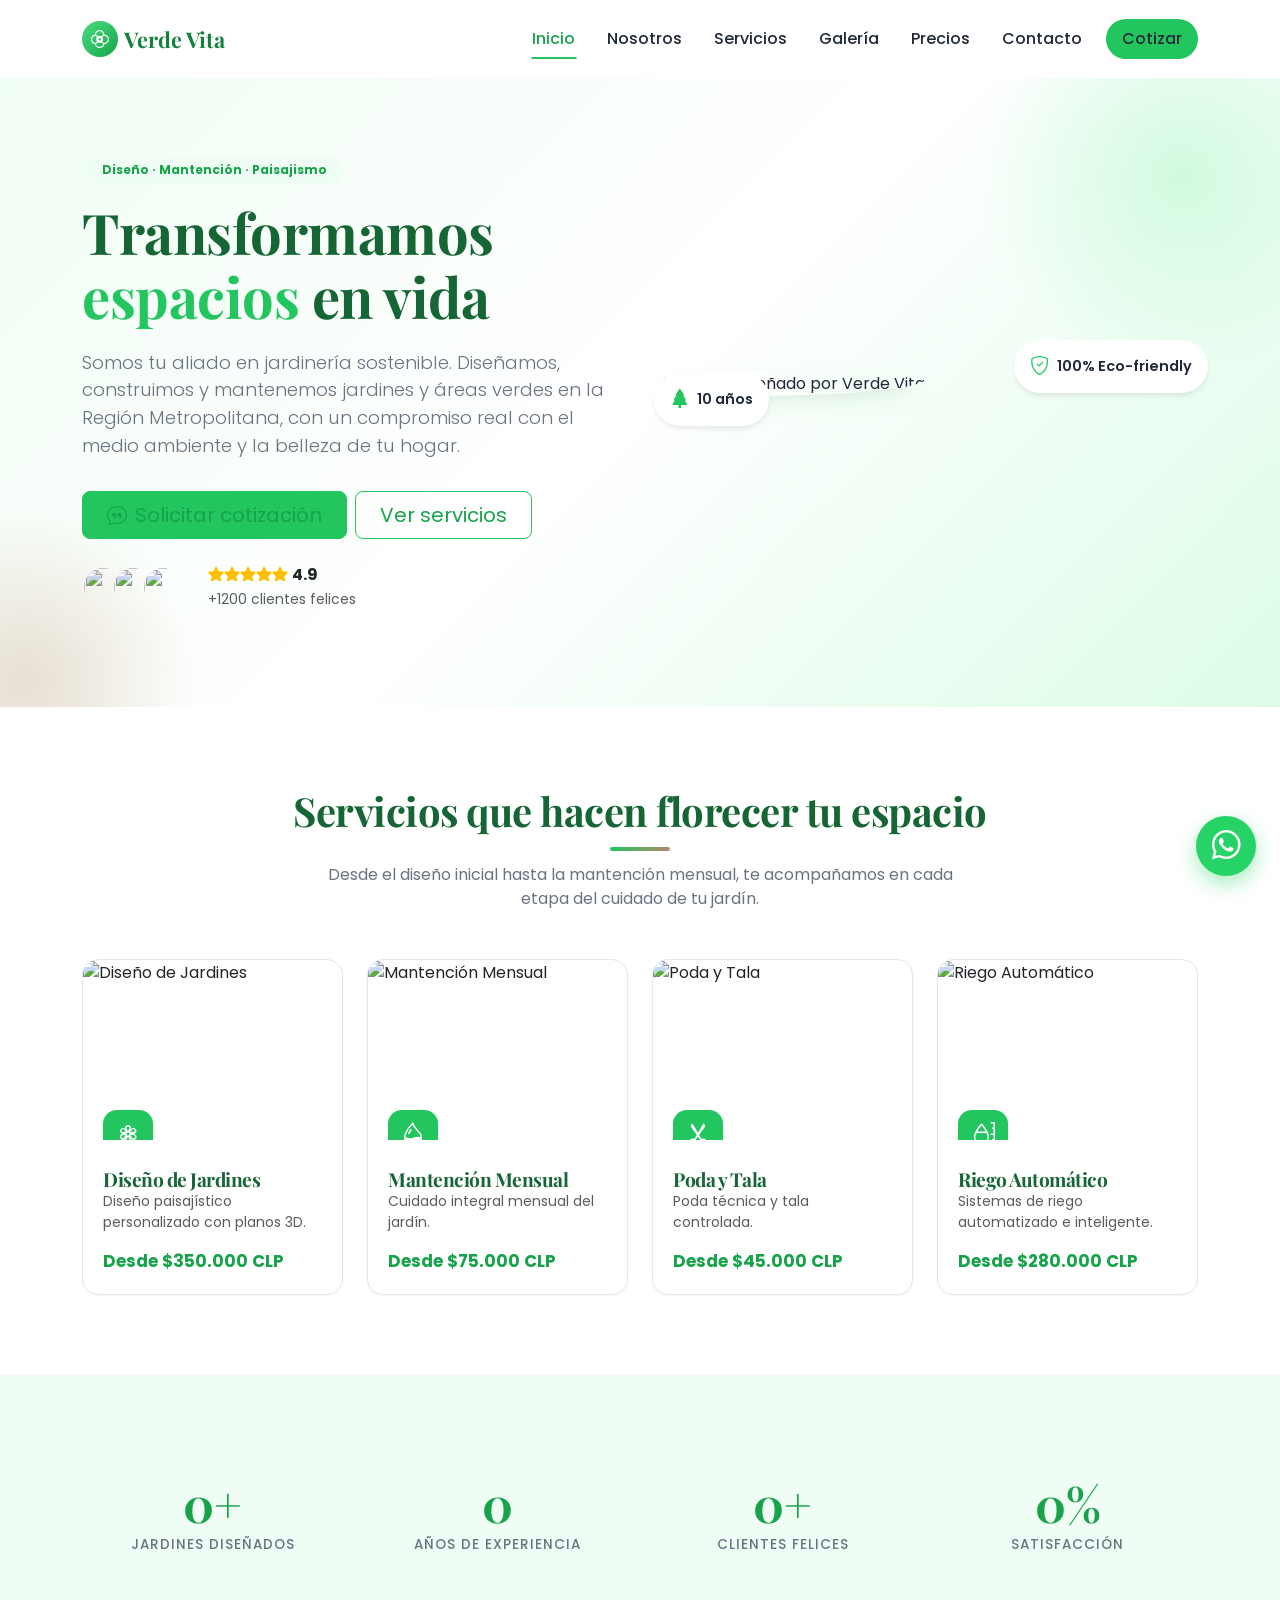
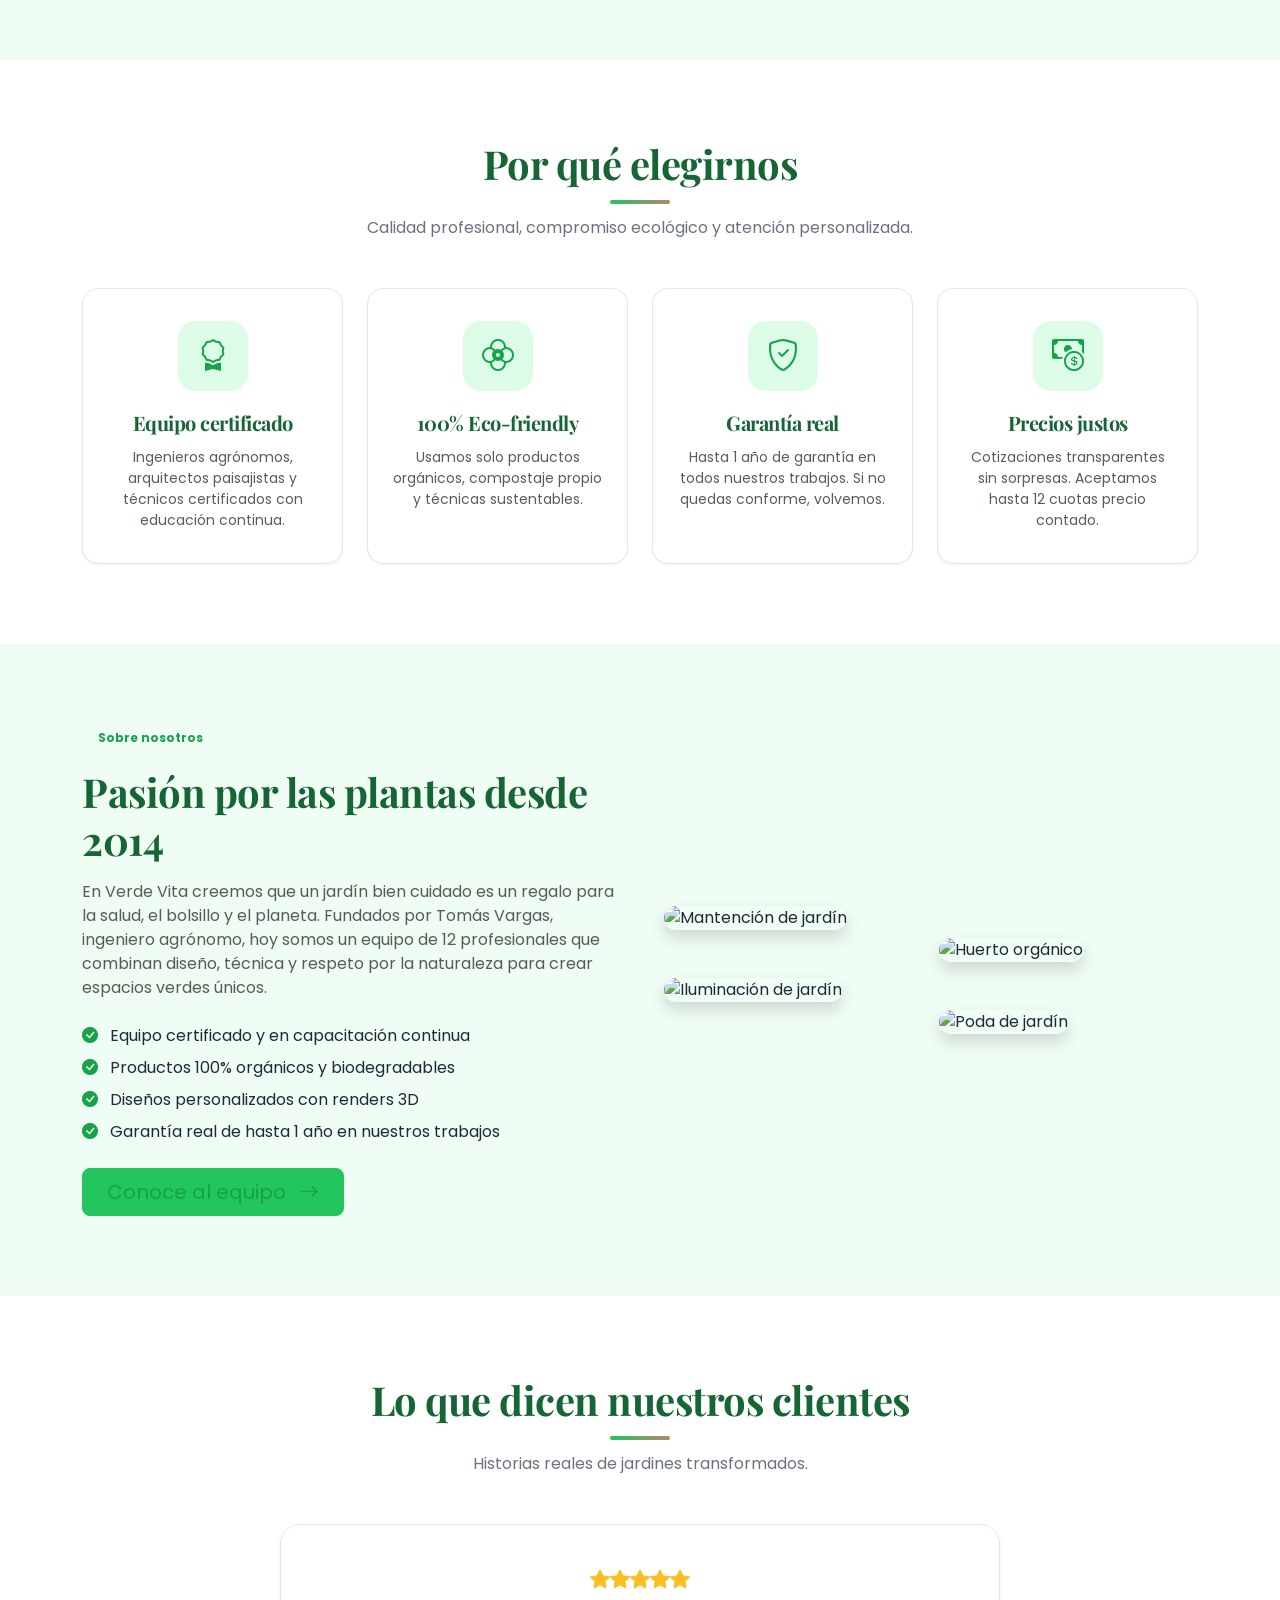
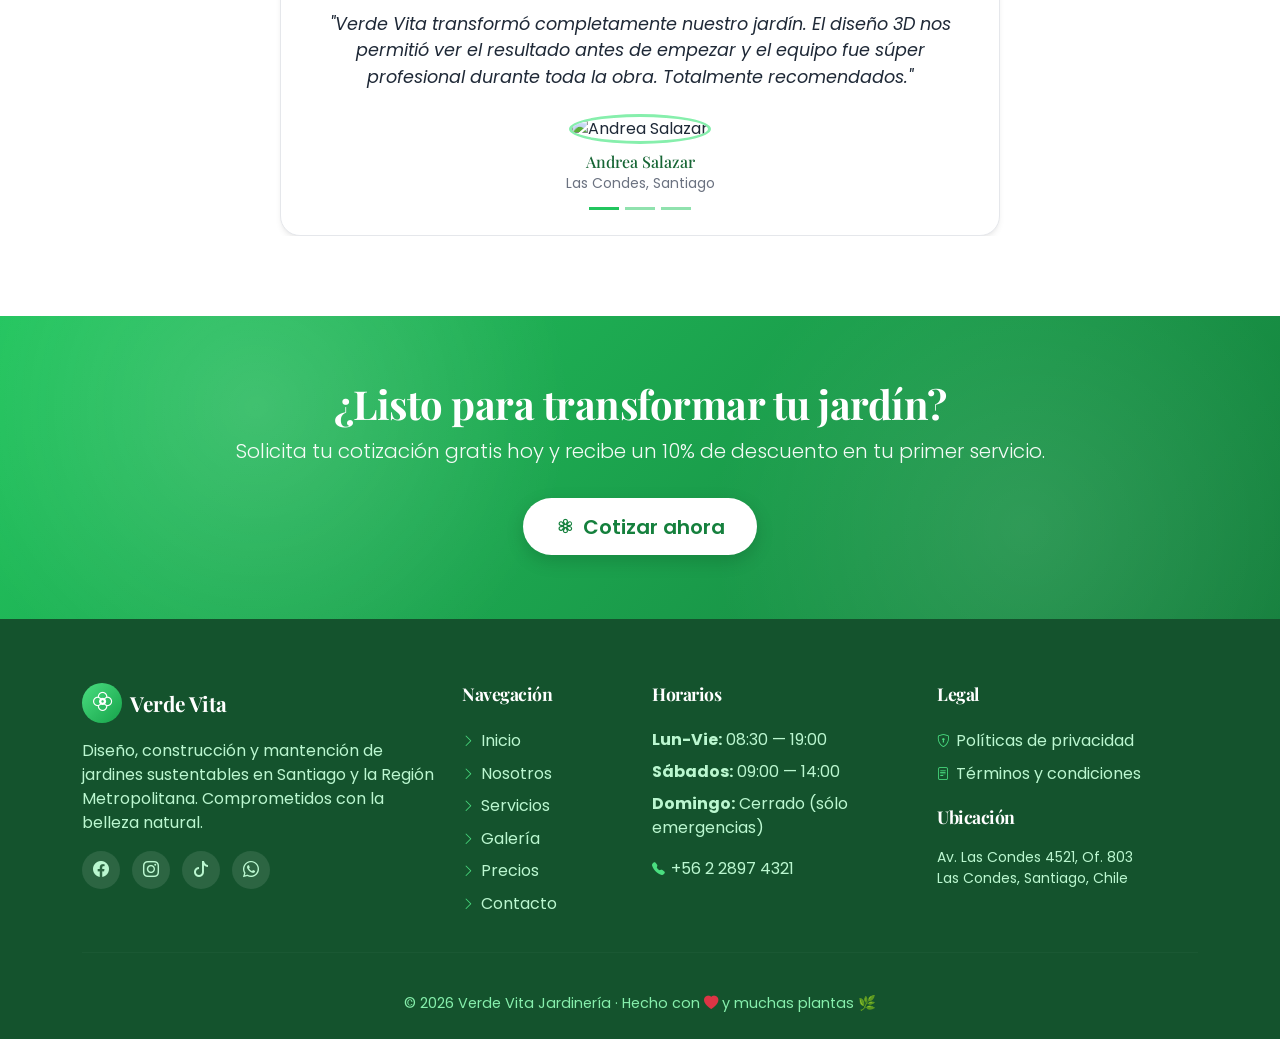
==== index.html @ b7515eb2 "template ok" ====
<!DOCTYPE html>
<html lang="es">
<head>
  <meta charset="UTF-8" />
  <meta name="viewport" content="width=device-width, initial-scale=1.0" />
  <meta name="description" content="Verde Vita Jardinería — Diseño, mantención y construcción de jardines en Santiago. 10 años transformando espacios en vida. Cotiza gratis." />
  <title>Verde Vita Jardinería · Diseño, mantención y construcción de jardines</title>

  <link href="https://cdn.jsdelivr.net/npm/bootstrap@5.3.3/dist/css/bootstrap.min.css" rel="stylesheet" />
  <link rel="stylesheet" href="https://cdn.jsdelivr.net/npm/bootstrap-icons@1.11.3/font/bootstrap-icons.css" />
  <link rel="preconnect" href="https://fonts.googleapis.com" />
  <link rel="preconnect" href="https://fonts.gstatic.com" crossorigin />
  <link href="https://fonts.googleapis.com/css2?family=Playfair+Display:wght@600;700;800&family=Poppins:wght@300;400;500;600;700&display=swap" rel="stylesheet" />
  <link rel="stylesheet" href="assets/css/styles.css" />
  <link rel="icon" href="data:image/svg+xml,%3Csvg xmlns='http://www.w3.org/2000/svg' viewBox='0 0 100 100'%3E%3Ctext y='.9em' font-size='90'%3E🌿%3C/text%3E%3C/svg%3E" />
</head>
<body>

  <!-- ===== NAVBAR ===== -->
  <nav class="navbar navbar-expand-lg fixed-top">
    <div class="container">
      <a class="navbar-brand" href="index.html">
        <span class="brand-icon"><i class="bi bi-flower2"></i></span>
        Verde Vita
      </a>
      <button class="navbar-toggler" type="button" data-bs-toggle="collapse" data-bs-target="#mainNav">
        <span class="navbar-toggler-icon"></span>
      </button>
      <div class="collapse navbar-collapse" id="mainNav">
        <ul class="navbar-nav ms-auto align-items-lg-center">
          <li class="nav-item"><a class="nav-link" href="index.html">Inicio</a></li>
          <li class="nav-item"><a class="nav-link" href="sobre-nosotros.html">Nosotros</a></li>
          <li class="nav-item"><a class="nav-link" href="servicios.html">Servicios</a></li>
          <li class="nav-item"><a class="nav-link" href="galeria.html">Galería</a></li>
          <li class="nav-item"><a class="nav-link" href="precios.html">Precios</a></li>
          <li class="nav-item"><a class="nav-link" href="contacto.html">Contacto</a></li>
          <li class="nav-item ms-lg-2"><a class="nav-link btn-cta-nav" href="contacto.html">Cotizar</a></li>
        </ul>
      </div>
    </div>
  </nav>

  <!-- ===== HERO ===== -->
  <header class="hero">
    <div class="container">
      <div class="row align-items-center g-5">
        <div class="col-lg-6">
          <span class="badge bg-leaf-soft text-primary px-3 py-2 rounded-pill mb-3 reveal">
            <i class="bi bi-leaf-fill me-1"></i> Diseño · Mantención · Paisajismo
          </span>
          <h1 class="reveal reveal-delay-1">
            Transformamos <span class="text-leaf">espacios</span> en vida
          </h1>
          <p class="lead reveal reveal-delay-2">
            Somos tu aliado en jardinería sostenible. Diseñamos, construimos y mantenemos
            jardines y áreas verdes en la Región Metropolitana, con un compromiso real
            con el medio ambiente y la belleza de tu hogar.
          </p>
          <div class="d-flex flex-wrap gap-2 reveal reveal-delay-3">
            <a href="contacto.html" class="btn btn-primary btn-lg px-4">
              <i class="bi bi-chat-quote me-2"></i>Solicitar cotización
            </a>
            <a href="servicios.html" class="btn btn-outline-primary btn-lg px-4">
              Ver servicios
            </a>
          </div>
          <div class="d-flex align-items-center gap-4 mt-4 reveal reveal-delay-3">
            <div class="d-flex">
              <img src="https://images.unsplash.com/photo-1573496359142-b8d87734a5a2?w=80&q=80" alt="" class="rounded-circle border border-2 border-white" style="width:42px;height:42px;margin-right:-12px;object-fit:cover;" />
              <img src="https://images.unsplash.com/photo-1500648767791-00dcc994a43e?w=80&q=80" alt="" class="rounded-circle border border-2 border-white" style="width:42px;height:42px;margin-right:-12px;object-fit:cover;" />
              <img src="https://images.unsplash.com/photo-1580489944761-15a19d654956?w=80&q=80" alt="" class="rounded-circle border border-2 border-white" style="width:42px;height:42px;object-fit:cover;" />
            </div>
            <div>
              <div class="text-warning"><i class="bi bi-star-fill"></i><i class="bi bi-star-fill"></i><i class="bi bi-star-fill"></i><i class="bi bi-star-fill"></i><i class="bi bi-star-fill"></i> <strong class="text-dark">4.9</strong></div>
              <small class="text-muted">+1200 clientes felices</small>
            </div>
          </div>
        </div>
        <div class="col-lg-6">
          <div class="hero-img-wrap reveal reveal-right">
            <div class="hero-badge top"><i class="bi bi-tree-fill"></i> 10 años</div>
            <img src="https://images.unsplash.com/photo-1585320806297-9794b3e4eeae?w=900&q=80" alt="Jardín diseñado por Verde Vita" />
            <div class="hero-badge bottom"><i class="bi bi-shield-check"></i> 100% Eco-friendly</div>
          </div>
        </div>
      </div>
    </div>
  </header>

  <!-- ===== SERVICIOS DESTACADOS ===== -->
  <section class="section">
    <div class="container">
      <div class="section-title reveal">
        <h2>Servicios que hacen florecer tu espacio</h2>
        <p>Desde el diseño inicial hasta la mantención mensual, te acompañamos en cada etapa del cuidado de tu jardín.</p>
      </div>
      <div class="row g-4" id="featuredServices"></div>
    </div>
  </section>

  <!-- ===== STATS ===== -->
  <section class="section bg-leaf-soft">
    <div class="container">
      <div class="row g-4" id="statsRow"></div>
    </div>
  </section>

  <!-- ===== POR QUÉ ELEGIRNOS ===== -->
  <section class="section">
    <div class="container">
      <div class="section-title reveal">
        <h2>Por qué elegirnos</h2>
        <p>Calidad profesional, compromiso ecológico y atención personalizada.</p>
      </div>
      <div class="row g-4" id="valoresRow"></div>
    </div>
  </section>

  <!-- ===== NOSOTROS PREVIEW ===== -->
  <section class="section bg-leaf-soft">
    <div class="container">
      <div class="row align-items-center g-5">
        <div class="col-lg-6 reveal reveal-left">
          <span class="badge bg-leaf-soft text-primary px-3 py-2 rounded-pill mb-3">Sobre nosotros</span>
          <h2 class="mb-3">Pasión por las plantas desde 2014</h2>
          <p class="text-muted mb-4">
            En Verde Vita creemos que un jardín bien cuidado es un regalo para la salud,
            el bolsillo y el planeta. Fundados por Tomás Vargas, ingeniero agrónomo,
            hoy somos un equipo de 12 profesionales que combinan diseño, técnica y respeto
            por la naturaleza para crear espacios verdes únicos.
          </p>
          <ul class="list-unstyled mb-4">
            <li class="mb-2"><i class="bi bi-check-circle-fill text-primary me-2"></i> Equipo certificado y en capacitación continua</li>
            <li class="mb-2"><i class="bi bi-check-circle-fill text-primary me-2"></i> Productos 100% orgánicos y biodegradables</li>
            <li class="mb-2"><i class="bi bi-check-circle-fill text-primary me-2"></i> Diseños personalizados con renders 3D</li>
            <li class="mb-2"><i class="bi bi-check-circle-fill text-primary me-2"></i> Garantía real de hasta 1 año en nuestros trabajos</li>
          </ul>
          <a href="sobre-nosotros.html" class="btn btn-primary btn-lg px-4">
            Conoce al equipo <i class="bi bi-arrow-right ms-2"></i>
          </a>
        </div>
        <div class="col-lg-6 reveal reveal-right">
          <div class="row g-3">
            <div class="col-6">
              <img src="https://images.unsplash.com/photo-1558904541-efa843a96f01?w=400&q=80" class="img-fluid rounded-4 shadow" alt="Mantención de jardín" />
            </div>
            <div class="col-6 mt-5">
              <img src="https://images.unsplash.com/photo-1416879595882-3373a0480b5b?w=400&q=80" class="img-fluid rounded-4 shadow" alt="Huerto orgánico" />
            </div>
            <div class="col-6">
              <img src="https://images.unsplash.com/photo-1518531933037-91b2f5f229cc?w=400&q=80" class="img-fluid rounded-4 shadow" alt="Iluminación de jardín" />
            </div>
            <div class="col-6 mt-5">
              <img src="https://images.unsplash.com/photo-1599599810769-bcde5a160d32?w=400&q=80" class="img-fluid rounded-4 shadow" alt="Poda de jardín" />
            </div>
          </div>
        </div>
      </div>
    </div>
  </section>

  <!-- ===== TESTIMONIOS ===== -->
  <section class="section">
    <div class="container">
      <div class="section-title reveal">
        <h2>Lo que dicen nuestros clientes</h2>
        <p>Historias reales de jardines transformados.</p>
      </div>
      <div class="reveal">
        <div id="testimonialCarousel" class="carousel slide" data-bs-ride="carousel" data-bs-interval="6000">
          <div class="carousel-indicators" id="testimonialIndicators"></div>
          <div class="carousel-inner" id="testimonialInner"></div>
          <button class="carousel-control-prev" type="button" data-bs-target="#testimonialCarousel" data-bs-slide="prev">
            <span class="carousel-control-prev-icon"></span>
          </button>
          <button class="carousel-control-next" type="button" data-bs-target="#testimonialCarousel" data-bs-slide="next">
            <span class="carousel-control-next-icon"></span>
          </button>
        </div>
      </div>
    </div>
  </section>

  <!-- ===== CTA BANNER ===== -->
  <section class="cta-banner reveal">
    <div class="container position-relative">
      <h2>¿Listo para transformar tu jardín?</h2>
      <p class="lead">Solicita tu cotización gratis hoy y recibe un 10% de descuento en tu primer servicio.</p>
      <a href="contacto.html" class="btn btn-lg">
        <i class="bi bi-flower3 me-2"></i>Cotizar ahora
      </a>
    </div>
  </section>

  <!-- ===== FOOTER ===== -->
  <footer>
    <div class="container">
      <div class="row g-4">
        <div class="col-lg-4">
          <div class="footer-brand">
            <span class="brand-icon"><i class="bi bi-flower2"></i></span>
            <span class="brand-name">Verde Vita</span>
          </div>
          <p>Diseño, construcción y mantención de jardines sustentables en Santiago y la Región Metropolitana. Comprometidos con la belleza natural.</p>
          <div class="social-links mt-3">
            <a href="#" aria-label="Facebook"><i class="bi bi-facebook"></i></a>
            <a href="#" aria-label="Instagram"><i class="bi bi-instagram"></i></a>
            <a href="#" aria-label="TikTok"><i class="bi bi-tiktok"></i></a>
            <a href="#" aria-label="WhatsApp"><i class="bi bi-whatsapp"></i></a>
          </div>
        </div>
        <div class="col-lg-2 col-md-4">
          <h5>Navegación</h5>
          <ul>
            <li><a href="index.html"><i class="bi bi-chevron-right"></i> Inicio</a></li>
            <li><a href="sobre-nosotros.html"><i class="bi bi-chevron-right"></i> Nosotros</a></li>
            <li><a href="servicios.html"><i class="bi bi-chevron-right"></i> Servicios</a></li>
            <li><a href="galeria.html"><i class="bi bi-chevron-right"></i> Galería</a></li>
            <li><a href="precios.html"><i class="bi bi-chevron-right"></i> Precios</a></li>
            <li><a href="contacto.html"><i class="bi bi-chevron-right"></i> Contacto</a></li>
          </ul>
        </div>
        <div class="col-lg-3 col-md-4">
          <h5>Horarios</h5>
          <ul>
            <li><strong>Lun-Vie:</strong> 08:30 — 19:00</li>
            <li><strong>Sábados:</strong> 09:00 — 14:00</li>
            <li><strong>Domingo:</strong> Cerrado (sólo emergencias)</li>
            <li class="mt-2"><a href="tel:+56228974321"><i class="bi bi-telephone-fill"></i> +56 2 2897 4321</a></li>
          </ul>
        </div>
        <div class="col-lg-3 col-md-4">
          <h5>Legal</h5>
          <ul>
            <li><a href="privacidad.html"><i class="bi bi-shield-lock"></i> Políticas de privacidad</a></li>
            <li><a href="terminos.html"><i class="bi bi-file-text"></i> Términos y condiciones</a></li>
          </ul>
          <h5 class="mt-3">Ubicación</h5>
          <p class="small mb-0">Av. Las Condes 4521, Of. 803<br>Las Condes, Santiago, Chile</p>
        </div>
      </div>
      <hr />
      <div class="copyright">
        © <span id="currentYear"></span> Verde Vita Jardinería · Hecho con <i class="bi bi-heart-fill text-danger"></i> y muchas plantas 🌿
      </div>
    </div>
  </footer>

  <a href="#" id="backToTop" class="btn btn-primary rounded-circle position-fixed" style="bottom:24px;right:90px;display:none;width:50px;height:50px;z-index:1030;" aria-label="Volver arriba">
    <i class="bi bi-arrow-up"></i>
  </a>

  <a href="https://wa.me/56987654321" class="whatsapp-float" target="_blank" rel="noopener" aria-label="Contactar por WhatsApp">
    <i class="bi bi-whatsapp"></i>
  </a>

  <script src="https://cdn.jsdelivr.net/npm/bootstrap@5.3.3/dist/js/bootstrap.bundle.min.js"></script>
  <script src="assets/js/data.js"></script>
  <script src="assets/js/main.js"></script>
  <script>
    /* Render featured services (first 4) */
    const featured = SERVICIOS.slice(0, 4);
    document.getElementById('featuredServices').innerHTML = featured.map((s, i) => `
      <div class="col-md-6 col-lg-3 reveal reveal-delay-${i+1}">
        <a href="servicios.html" class="text-decoration-none text-dark">
          <div class="service-card">
            <div class="card-img-wrap">
              <img src="${s.imagen}" alt="${s.nombre}" loading="lazy" />
              <div class="card-icon"><i class="bi ${s.icono}"></i></div>
            </div>
            <div class="card-body">
              <h5 class="card-title">${s.nombre}</h5>
              <p class="text-muted small">${s.descripcionCorta}</p>
              ${s.precioDesde > 0
                ? `<div class="price-tag">Desde $${s.precioDesde.toLocaleString('es-CL')} CLP</div>`
                : `<div class="price-tag"><small>Precio variable</small></div>`}
            </div>
          </div>
        </a>
      </div>
    `).join('');

    /* Render stats */
    document.getElementById('statsRow').innerHTML = ESTADISTICAS.map((s, i) => `
      <div class="col-6 col-md-3 reveal reveal-delay-${i+1}">
        <div class="stat-card">
          <div class="stat-number"><span data-counter="${s.numero}">0</span>${s.sufijo}</div>
          <div class="stat-label">${s.etiqueta}</div>
        </div>
      </div>
    `).join('');

    /* Render testimonios */
    document.getElementById('testimonialInner').innerHTML = TESTIMONIOS.map((t, i) => `
      <div class="carousel-item ${i === 0 ? 'active' : ''}">
        <div class="testimonial-card">
          <div class="stars">${'<i class="bi bi-star-fill"></i>'.repeat(t.estrellas)}</div>
          <blockquote>"${t.texto}"</blockquote>
          <div class="author">
            <img src="${t.foto}" alt="${t.nombre}" />
            <h6>${t.nombre}</h6>
            <small>${t.comuna}, Santiago</small>
          </div>
        </div>
      </div>
    `).join('');
    document.getElementById('testimonialIndicators').innerHTML = TESTIMONIOS.map((_, i) => `
      <button type="button" data-bs-target="#testimonialCarousel" data-bs-slide-to="${i}" ${i === 0 ? 'class="active"' : ''}></button>
    `).join('');

    /* Re-observe newly-rendered reveal elements */
    if ('IntersectionObserver' in window) {
      const io = new IntersectionObserver((entries) => {
        entries.forEach(entry => {
          if (entry.isIntersecting) {
            entry.target.classList.add('visible');
            io.unobserve(entry.target);
          }
        });
      }, { threshold: 0.12 });
      document.querySelectorAll('.reveal:not(.visible)').forEach(el => io.observe(el));
    }
  </script>
</body>
</html>
---- assets/css/styles.css ----
/* ============================================================
   Verde Vita Jardinería — Tema personalizado
   ============================================================ */

:root {
  --leaf-50:  #f0fdf4;
  --leaf-100: #dcfce7;
  --leaf-200: #bbf7d0;
  --leaf-300: #86efac;
  --leaf-400: #4ade80;
  --leaf-500: #22c55e;
  --leaf-600: #16a34a;
  --leaf-700: #15803d;
  --leaf-800: #166534;
  --leaf-900: #14532d;

  --earth-300: #c4a586;
  --earth-400: #b08968;
  --earth-500: #8b6f47;
  --earth-700: #5c4630;
  --earth-800: #3d2f20;
  --earth-900: #2d1f12;

  --accent: #fbbf24;
  --dark:   #1f2937;
  --muted:  #6b7280;
  --bg-soft:#f8fafc;
  --border: #e5e7eb;

  --shadow-sm: 0 1px 2px rgba(0,0,0,0.05);
  --shadow:    0 4px 6px -1px rgba(0,0,0,0.07), 0 2px 4px -1px rgba(0,0,0,0.04);
  --shadow-lg: 0 10px 25px -5px rgba(22,163,74,0.15), 0 8px 10px -6px rgba(0,0,0,0.05);
}

/* ---------- Bootstrap overrides ---------- */
.btn-primary {
  background-color: var(--leaf-500);
  border-color: var(--leaf-500);
  --bs-btn-hover-bg: var(--leaf-600);
  --bs-btn-hover-border-color: var(--leaf-600);
  --bs-btn-active-bg: var(--leaf-700);
  --bs-btn-active-border-color: var(--leaf-700);
}
.btn-primary, .btn-outline-primary {
  --bs-btn-color: var(--leaf-600);
  --bs-btn-border-color: var(--leaf-500);
}
.btn-outline-primary:hover {
  background-color: var(--leaf-500);
  border-color: var(--leaf-500);
  color: #fff;
}
.btn-success {
  background-color: var(--leaf-600);
  border-color: var(--leaf-600);
}
.btn-earth {
  background-color: var(--earth-500);
  border-color: var(--earth-500);
  color: #fff;
}
.btn-earth:hover {
  background-color: var(--earth-700);
  border-color: var(--earth-700);
  color: #fff;
}
.text-primary   { color: var(--leaf-600) !important; }
.text-leaf      { color: var(--leaf-500); }
.text-earth     { color: var(--earth-500); }
.bg-primary     { background-color: var(--leaf-500) !important; }
.bg-leaf-soft   { background-color: var(--leaf-50); }
.bg-leaf-light  { background-color: var(--leaf-100); }
.bg-earth       { background-color: var(--earth-700); }
.bg-earth-dark  { background-color: var(--earth-900); }
.border-leaf    { border-color: var(--leaf-300) !important; }

body {
  font-family: 'Poppins', system-ui, -apple-system, "Segoe UI", Roboto, sans-serif;
  color: var(--dark);
  padding-top: 76px;
}

h1, h2, h3, h4, h5 {
  font-family: 'Playfair Display', 'Poppins', serif;
  font-weight: 700;
  color: var(--leaf-800);
  letter-spacing: -0.5px;
}

h2 { font-size: clamp(1.75rem, 3.5vw, 2.5rem); }
h3 { font-size: clamp(1.25rem, 2.5vw, 1.75rem); }

a { text-decoration: none; }

/* ---------- Navbar ---------- */
.navbar {
  transition: background-color .3s ease, box-shadow .3s ease, padding .3s ease;
  padding-top: 1rem;
  padding-bottom: 1rem;
  background-color: rgba(255,255,255,0.95);
  backdrop-filter: blur(8px);
}
.navbar.scrolled {
  background-color: #fff;
  box-shadow: var(--shadow);
  padding-top: .6rem;
  padding-bottom: .6rem;
}
.navbar-brand {
  font-weight: 700;
  font-size: 1.35rem;
  color: var(--leaf-700) !important;
  display: flex;
  align-items: center;
  gap: .4rem;
  font-family: 'Playfair Display', serif;
}
.navbar-brand .brand-icon {
  width: 36px; height: 36px;
  background: linear-gradient(135deg, var(--leaf-400), var(--leaf-600));
  border-radius: 50%;
  display: inline-flex;
  align-items: center;
  justify-content: center;
  color: #fff;
  font-size: 1.1rem;
}
.navbar-nav .nav-link {
  font-weight: 500;
  color: var(--dark) !important;
  padding: .5rem 1rem !important;
  position: relative;
  transition: color .2s ease;
}
.navbar-nav .nav-link:hover,
.navbar-nav .nav-link.active {
  color: var(--leaf-600) !important;
}
.navbar-nav .nav-link::after {
  content: '';
  position: absolute;
  bottom: 0;
  left: 50%;
  width: 0;
  height: 2px;
  background-color: var(--leaf-500);
  transition: all .25s ease;
  transform: translateX(-50%);
}
.navbar-nav .nav-link:hover::after,
.navbar-nav .nav-link.active::after {
  width: 60%;
}
.btn-cta-nav {
  background: var(--leaf-500);
  color: #fff !important;
  border-radius: 50px;
  padding: .5rem 1.25rem !important;
  font-weight: 600;
  transition: all .25s ease;
}
.btn-cta-nav:hover {
  background: var(--leaf-600);
  transform: translateY(-1px);
  box-shadow: 0 6px 15px rgba(22,163,74,.35);
}

/* ---------- Hero ---------- */
.hero {
  background: linear-gradient(135deg, var(--leaf-50) 0%, #fff 50%, var(--leaf-100) 100%);
  padding: 5rem 0 6rem;
  position: relative;
  overflow: hidden;
}
.hero::before {
  content: '';
  position: absolute;
  top: -100px; right: -100px;
  width: 400px; height: 400px;
  background: radial-gradient(circle, var(--leaf-200) 0%, transparent 70%);
  border-radius: 50%;
  opacity: .6;
}
.hero::after {
  content: '';
  position: absolute;
  bottom: -150px; left: -150px;
  width: 350px; height: 350px;
  background: radial-gradient(circle, var(--earth-300) 0%, transparent 70%);
  border-radius: 50%;
  opacity: .35;
}
.hero h1 {
  font-size: clamp(2.2rem, 5vw, 3.5rem);
  line-height: 1.15;
  margin-bottom: 1.25rem;
  font-family: 'Playfair Display', serif;
}
.hero .lead {
  color: var(--muted);
  font-size: 1.15rem;
  margin-bottom: 2rem;
}
.hero-img-wrap {
  position: relative;
  z-index: 1;
}
.hero-img-wrap img {
  border-radius: 30% 70% 70% 30% / 30% 30% 70% 70%;
  box-shadow: var(--shadow-lg);
  width: 100%;
  max-width: 500px;
  aspect-ratio: 1/1;
  object-fit: cover;
  animation: morph 8s ease-in-out infinite;
}
.hero-badge {
  position: absolute;
  background: #fff;
  padding: .75rem 1rem;
  border-radius: 50px;
  box-shadow: var(--shadow);
  font-weight: 600;
  font-size: .9rem;
  display: flex;
  align-items: center;
  gap: .5rem;
  z-index: 2;
}
.hero-badge .bi {
  color: var(--leaf-500);
  font-size: 1.2rem;
}
.hero-badge.top    { top: 8%; left: -10px; animation: float 4s ease-in-out infinite; }
.hero-badge.bottom { bottom: 12%; right: -10px; animation: float 4s ease-in-out infinite reverse; }

@keyframes morph {
  0%, 100% { border-radius: 30% 70% 70% 30% / 30% 30% 70% 70%; }
  50%      { border-radius: 50% 50% 30% 70% / 60% 40% 60% 40%; }
}
@keyframes float {
  0%, 100% { transform: translateY(0); }
  50%      { transform: translateY(-10px); }
}

/* ---------- Page header (no hero) ---------- */
.page-header {
  background: linear-gradient(135deg, var(--leaf-50) 0%, #fff 100%);
  padding: 4rem 0 3rem;
  position: relative;
  overflow: hidden;
}
.page-header::before {
  content: '';
  position: absolute;
  inset: 0;
  background-image: url("data:image/svg+xml,%3Csvg xmlns='http://www.w3.org/2000/svg' viewBox='0 0 100 100'%3E%3Cpath d='M50 50m-2 0a2 2 0 1 1 4 0a2 2 0 1 1 -4 0' fill='%2316a34a' opacity='.12'/%3E%3C/svg%3E");
  background-size: 40px 40px;
}
.page-header h1 {
  font-size: clamp(2rem, 4vw, 3rem);
  margin-bottom: .5rem;
  position: relative;
}
.breadcrumb-custom {
  background: transparent;
  padding: 0;
  margin: 0;
  position: relative;
}
.breadcrumb-custom .breadcrumb-item a {
  color: var(--leaf-600);
}
.breadcrumb-custom .breadcrumb-item.active {
  color: var(--muted);
}

/* ---------- Sections ---------- */
.section {
  padding: 5rem 0;
}
.section-title {
  text-align: center;
  margin-bottom: 3rem;
}
.section-title h2 {
  position: relative;
  display: inline-block;
  margin-bottom: .75rem;
}
.section-title h2::after {
  content: '';
  display: block;
  width: 60px;
  height: 4px;
  background: linear-gradient(90deg, var(--leaf-500), var(--earth-400));
  margin: .75rem auto 0;
  border-radius: 2px;
}
.section-title p {
  color: var(--muted);
  max-width: 640px;
  margin: 0 auto;
}

/* ---------- Cards ---------- */
.service-card {
  background: #fff;
  border-radius: 16px;
  overflow: hidden;
  box-shadow: var(--shadow-sm);
  transition: transform .35s ease, box-shadow .35s ease;
  border: 1px solid var(--border);
  height: 100%;
  display: flex;
  flex-direction: column;
}
.service-card:hover {
  transform: translateY(-8px);
  box-shadow: var(--shadow-lg);
  border-color: var(--leaf-300);
}
.service-card .card-img-wrap {
  position: relative;
  height: 180px;
  overflow: hidden;
}
.service-card .card-img-wrap img {
  width: 100%;
  height: 100%;
  object-fit: cover;
  transition: transform .5s ease;
}
.service-card:hover .card-img-wrap img {
  transform: scale(1.08);
}
.service-card .card-icon {
  position: absolute;
  bottom: -20px;
  left: 1.25rem;
  width: 50px;
  height: 50px;
  background: var(--leaf-500);
  color: #fff;
  border-radius: 14px;
  display: flex;
  align-items: center;
  justify-content: center;
  font-size: 1.5rem;
  box-shadow: var(--shadow);
}
.service-card .card-body {
  padding: 1.75rem 1.25rem 1.25rem;
  flex: 1;
  display: flex;
  flex-direction: column;
}
.service-card .card-title {
  color: var(--leaf-800);
  font-weight: 700;
  font-size: 1.2rem;
  font-family: 'Playfair Display', serif;
}
.service-card .price-tag {
  margin-top: auto;
  color: var(--leaf-600);
  font-weight: 700;
  font-size: 1.05rem;
  font-family: 'Poppins', sans-serif;
}
.service-card .price-tag small {
  color: var(--muted);
  font-weight: 400;
}
.feature-card {
  background: #fff;
  border-radius: 16px;
  padding: 2rem 1.5rem;
  text-align: center;
  box-shadow: var(--shadow-sm);
  border: 1px solid var(--border);
  height: 100%;
  transition: all .3s ease;
}
.feature-card:hover {
  transform: translateY(-6px);
  box-shadow: var(--shadow-lg);
  border-color: var(--leaf-300);
}
.feature-card .icon-box {
  width: 70px;
  height: 70px;
  background: var(--leaf-100);
  color: var(--leaf-600);
  border-radius: 18px;
  display: inline-flex;
  align-items: center;
  justify-content: center;
  font-size: 2rem;
  margin-bottom: 1.25rem;
  transition: all .3s ease;
}
.feature-card:hover .icon-box {
  background: var(--leaf-500);
  color: #fff;
  transform: rotate(-8deg);
}
.feature-card h3, .feature-card h4 {
  font-size: 1.25rem;
  margin-bottom: .75rem;
  font-family: 'Playfair Display', serif;
}

/* ---------- Team ---------- */
.team-card {
  background: #fff;
  border-radius: 16px;
  overflow: hidden;
  box-shadow: var(--shadow-sm);
  border: 1px solid var(--border);
  text-align: center;
  height: 100%;
  transition: transform .3s ease, box-shadow .3s ease;
}
.team-card:hover {
  transform: translateY(-6px);
  box-shadow: var(--shadow-lg);
}
.team-card .img-wrap {
  position: relative;
  overflow: hidden;
}
.team-card img {
  width: 100%;
  height: 280px;
  object-fit: cover;
  transition: transform .5s ease;
}
.team-card:hover img {
  transform: scale(1.06);
}
.team-card .card-body {
  padding: 1.5rem;
}
.team-card .card-title {
  color: var(--leaf-800);
  font-weight: 700;
  font-family: 'Playfair Display', serif;
}
.team-card .badge {
  background: var(--leaf-100);
  color: var(--leaf-700);
  font-weight: 500;
  margin: .25rem 0 .75rem;
}

/* ---------- Testimonios carousel ---------- */
.testimonial-card {
  background: #fff;
  border-radius: 20px;
  padding: 2.5rem 2rem;
  text-align: center;
  box-shadow: var(--shadow);
  border: 1px solid var(--border);
  max-width: 720px;
  margin: 0 auto;
}
.testimonial-card .stars {
  color: var(--accent);
  font-size: 1.25rem;
  margin-bottom: 1rem;
}
.testimonial-card blockquote {
  font-size: 1.1rem;
  font-style: italic;
  color: var(--dark);
  margin-bottom: 1.5rem;
}
.testimonial-card .author img {
  width: 60px; height: 60px;
  border-radius: 50%;
  object-fit: cover;
  border: 3px solid var(--leaf-300);
  margin-bottom: .5rem;
}
.testimonial-card .author h6 {
  color: var(--leaf-800);
  margin-bottom: 0;
  font-family: 'Playfair Display', serif;
}
.testimonial-card .author small {
  color: var(--muted);
}
.carousel-indicators [data-bs-target] {
  background-color: var(--leaf-500);
  width: 30px;
  border-radius: 4px;
}

/* ---------- Stats ---------- */
.stat-card {
  text-align: center;
  padding: 1.5rem;
}
.stat-card .stat-number {
  font-size: clamp(2.2rem, 4vw, 3rem);
  font-weight: 700;
  color: var(--leaf-600);
  line-height: 1;
  margin-bottom: .5rem;
  font-family: 'Playfair Display', serif;
}
.stat-card .stat-label {
  color: var(--muted);
  font-weight: 500;
  text-transform: uppercase;
  font-size: .85rem;
  letter-spacing: 1px;
}

/* ---------- Timeline ---------- */
.timeline {
  position: relative;
  padding: 2rem 0;
}
.timeline::before {
  content: '';
  position: absolute;
  top: 0; bottom: 0;
  left: 50%;
  width: 3px;
  background: var(--leaf-200);
  transform: translateX(-50%);
}
.timeline-item {
  position: relative;
  padding: 1.5rem 0;
}
.timeline-dot {
  position: absolute;
  left: 50%;
  top: 2rem;
  transform: translateX(-50%);
  width: 18px;
  height: 18px;
  background: var(--leaf-500);
  border: 4px solid #fff;
  border-radius: 50%;
  box-shadow: 0 0 0 3px var(--leaf-200);
  z-index: 1;
}
.timeline-content {
  background: #fff;
  border-radius: 12px;
  padding: 1.5rem;
  box-shadow: var(--shadow);
  border: 1px solid var(--border);
  width: calc(50% - 40px);
}
.timeline-item:nth-child(odd)  .timeline-content { margin-left: auto; }
.timeline-item:nth-child(even) .timeline-content { margin-right: auto; }
.timeline-content .year {
  display: inline-block;
  background: var(--leaf-500);
  color: #fff;
  padding: .25rem .75rem;
  border-radius: 50px;
  font-size: .85rem;
  font-weight: 600;
  margin-bottom: .5rem;
}
@media (max-width: 768px) {
  .timeline::before { left: 24px; }
  .timeline-dot { left: 24px; }
  .timeline-content { width: calc(100% - 60px); margin-left: 50px !important; }
}

/* ---------- Process ---------- */
.process-card {
  position: relative;
  text-align: center;
  padding: 2rem 1rem;
  height: 100%;
}
.process-card .step-number {
  position: absolute;
  top: 0;
  left: 50%;
  transform: translateX(-50%);
  width: 48px;
  height: 48px;
  background: linear-gradient(135deg, var(--leaf-400), var(--leaf-600));
  color: #fff;
  border-radius: 50%;
  display: flex;
  align-items: center;
  justify-content: center;
  font-weight: 700;
  font-size: 1.25rem;
  box-shadow: var(--shadow);
}
.process-card .process-icon {
  width: 80px;
  height: 80px;
  background: var(--leaf-100);
  color: var(--leaf-600);
  border-radius: 50%;
  display: inline-flex;
  align-items: center;
  justify-content: center;
  font-size: 2.25rem;
  margin: 1.5rem 0 1rem;
  transition: all .3s ease;
}
.process-card:hover .process-icon {
  background: var(--leaf-500);
  color: #fff;
  transform: scale(1.05);
}
.process-card h4 {
  margin-bottom: .75rem;
  font-family: 'Playfair Display', serif;
}

/* ---------- Pricing tables ---------- */
.pricing-card {
  background: #fff;
  border-radius: 20px;
  padding: 2.5rem 2rem;
  box-shadow: var(--shadow-sm);
  border: 2px solid var(--border);
  height: 100%;
  position: relative;
  transition: all .3s ease;
}
.pricing-card:hover {
  transform: translateY(-8px);
  box-shadow: var(--shadow-lg);
}
.pricing-card.featured {
  border-color: var(--leaf-500);
  background: linear-gradient(180deg, var(--leaf-50) 0%, #fff 100%);
  transform: scale(1.04);
}
.pricing-card.featured:hover {
  transform: scale(1.04) translateY(-8px);
}
.pricing-card .badge-featured {
  position: absolute;
  top: -14px;
  left: 50%;
  transform: translateX(-50%);
  background: var(--earth-500);
  color: #fff;
  padding: .35rem 1rem;
  border-radius: 50px;
  font-weight: 700;
  font-size: .8rem;
  letter-spacing: 1px;
}
.pricing-card h3 {
  color: var(--leaf-800);
  font-weight: 700;
  font-family: 'Playfair Display', serif;
}
.pricing-card .price {
  font-size: 3rem;
  font-weight: 700;
  color: var(--leaf-600);
  line-height: 1;
  margin: 1rem 0;
  font-family: 'Playfair Display', serif;
}
.pricing-card .price small {
  font-size: 1rem;
  color: var(--muted);
  font-weight: 400;
  font-family: 'Poppins', sans-serif;
}
.pricing-card ul {
  list-style: none;
  padding: 0;
  margin: 1.5rem 0;
}
.pricing-card ul li {
  padding: .5rem 0;
  border-bottom: 1px dashed var(--border);
  color: var(--dark);
}
.pricing-card ul li:last-child { border-bottom: none; }
.pricing-card ul li .bi {
  color: var(--leaf-500);
  margin-right: .5rem;
}

.price-table {
  background: #fff;
  border-radius: 16px;
  overflow: hidden;
  box-shadow: var(--shadow-sm);
  border: 1px solid var(--border);
}
.price-table table {
  margin-bottom: 0;
}
.price-table thead th {
  background: var(--leaf-500);
  color: #fff;
  border: none;
  font-weight: 600;
  padding: 1rem;
}
.price-table tbody td {
  padding: .9rem 1rem;
  vertical-align: middle;
}
.price-table tbody tr:nth-child(even) {
  background-color: var(--leaf-50);
}
.price-table .price-cell {
  color: var(--leaf-700);
  font-weight: 700;
  text-align: right;
  white-space: nowrap;
}
.price-table h5 {
  background: var(--leaf-100);
  color: var(--leaf-800);
  margin: 0;
  padding: 1rem;
  font-weight: 700;
  font-family: 'Playfair Display', serif;
}

/* ---------- Gallery ---------- */
.gallery-filters {
  display: flex;
  flex-wrap: wrap;
  justify-content: center;
  gap: .5rem;
  margin-bottom: 2.5rem;
}
.gallery-filter-btn {
  background: #fff;
  border: 1px solid var(--border);
  color: var(--dark);
  padding: .55rem 1.25rem;
  border-radius: 50px;
  font-weight: 500;
  cursor: pointer;
  transition: all .25s ease;
}
.gallery-filter-btn:hover {
  border-color: var(--leaf-300);
  color: var(--leaf-600);
}
.gallery-filter-btn.active {
  background: var(--leaf-500);
  border-color: var(--leaf-500);
  color: #fff;
}
.gallery-item {
  margin-bottom: 1.5rem;
  cursor: pointer;
  border-radius: 16px;
  overflow: hidden;
  position: relative;
  box-shadow: var(--shadow-sm);
  transition: transform .35s ease, box-shadow .35s ease, opacity .25s ease;
  height: 280px;
  opacity: 1;
}
.gallery-item.hidden {
  display: none;
}
.gallery-item:hover {
  transform: translateY(-6px);
  box-shadow: var(--shadow-lg);
}
.gallery-item img {
  width: 100%;
  height: 100%;
  object-fit: cover;
  transition: transform .5s ease;
}
.gallery-item:hover img {
  transform: scale(1.08);
}
.gallery-item .overlay {
  position: absolute;
  inset: 0;
  background: linear-gradient(0deg, rgba(20,83,45,.85) 0%, rgba(22,101,52,.4) 60%, transparent 100%);
  display: flex;
  flex-direction: column;
  justify-content: flex-end;
  padding: 1.25rem;
  color: #fff;
  opacity: 0;
  transition: opacity .3s ease;
}
.gallery-item:hover .overlay {
  opacity: 1;
}
.gallery-item .overlay h5 {
  color: #fff;
  margin-bottom: .25rem;
  font-family: 'Playfair Display', serif;
}
.gallery-item .overlay span {
  font-size: .85rem;
  opacity: .9;
}
.gallery-item .zoom-icon {
  position: absolute;
  top: 1rem;
  right: 1rem;
  width: 44px;
  height: 44px;
  background: rgba(255,255,255,.95);
  color: var(--leaf-600);
  border-radius: 50%;
  display: flex;
  align-items: center;
  justify-content: center;
  font-size: 1.2rem;
  opacity: 0;
  transform: scale(.7);
  transition: all .3s ease;
}
.gallery-item:hover .zoom-icon {
  opacity: 1;
  transform: scale(1);
}

/* ---------- Contact ---------- */
.contact-info {
  background: linear-gradient(135deg, var(--leaf-600), var(--leaf-800));
  color: #fff;
  border-radius: 20px;
  padding: 2.5rem 2rem;
  height: 100%;
}
.contact-info h3 { color: #fff; }
.contact-info .info-item {
  display: flex;
  align-items: flex-start;
  gap: 1rem;
  padding: 1.25rem 0;
  border-bottom: 1px solid rgba(255,255,255,.15);
}
.contact-info .info-item:last-child { border-bottom: none; }
.contact-info .info-item .icon {
  width: 44px;
  height: 44px;
  background: rgba(255,255,255,.15);
  border-radius: 12px;
  display: inline-flex;
  align-items: center;
  justify-content: center;
  font-size: 1.25rem;
  flex-shrink: 0;
}
.contact-info .info-item h6 {
  font-size: .85rem;
  text-transform: uppercase;
  letter-spacing: 1px;
  color: var(--leaf-200);
  margin-bottom: .25rem;
  font-family: 'Poppins', sans-serif;
}
.contact-info .info-item p { margin: 0; color: #fff; }
.contact-info .social-link {
  display: inline-flex;
  align-items: center;
  justify-content: center;
  width: 40px;
  height: 40px;
  background: rgba(255,255,255,.15);
  border-radius: 50%;
  color: #fff;
  transition: all .25s ease;
}
.contact-info .social-link:hover {
  background: #fff;
  color: var(--leaf-700);
  transform: translateY(-3px);
}
.schedule-table {
  background: rgba(255,255,255,.08);
  border-radius: 12px;
  padding: .25rem;
}
.schedule-table tr td {
  padding: .65rem .75rem;
  border-bottom: 1px dashed rgba(255,255,255,.2);
  color: #fff;
}
.schedule-table tr:last-child td { border-bottom: none; }
.schedule-table .day { font-weight: 600; color: #fff; }
.schedule-table .time { color: var(--leaf-200); text-align: right; }

/* ---------- Form ---------- */
.form-card {
  background: #fff;
  border-radius: 20px;
  padding: 2.5rem 2rem;
  box-shadow: var(--shadow);
  border: 1px solid var(--border);
}
.form-card .form-label {
  font-weight: 500;
  color: var(--leaf-800);
  margin-bottom: .35rem;
}
.form-control, .form-select {
  border-radius: 10px;
  border: 1px solid var(--border);
  padding: .65rem .9rem;
  transition: border-color .2s ease, box-shadow .2s ease;
}
.form-control:focus, .form-select:focus {
  border-color: var(--leaf-400);
  box-shadow: 0 0 0 .2rem rgba(34,197,94,.15);
}

/* ---------- CTA banner ---------- */
.cta-banner {
  background: linear-gradient(135deg, var(--leaf-500), var(--leaf-700));
  color: #fff;
  padding: 4rem 0;
  text-align: center;
  position: relative;
  overflow: hidden;
}
.cta-banner::before {
  content: '';
  position: absolute;
  inset: 0;
  background-image:
    radial-gradient(circle at 20% 30%, rgba(255,255,255,.15) 0%, transparent 30%),
    radial-gradient(circle at 80% 70%, rgba(255,255,255,.1)  0%, transparent 30%);
}
.cta-banner h2 { color: #fff; }
.cta-banner p  { color: rgba(255,255,255,.95); margin-bottom: 2rem; }
.cta-banner .btn {
  background: #fff;
  color: var(--leaf-700);
  font-weight: 600;
  border: none;
  padding: .85rem 2rem;
  border-radius: 50px;
  box-shadow: 0 6px 18px rgba(0,0,0,.15);
  transition: all .25s ease;
}
.cta-banner .btn:hover {
  transform: translateY(-2px);
  box-shadow: 0 10px 25px rgba(0,0,0,.2);
}

/* ---------- Footer ---------- */
footer {
  background: var(--leaf-900);
  color: var(--leaf-100);
  padding: 4rem 0 1.5rem;
}
footer h5 {
  color: #fff;
  margin-bottom: 1.25rem;
  font-size: 1.1rem;
  font-family: 'Playfair Display', serif;
}
footer p, footer a, footer li { color: var(--leaf-200); }
footer a { transition: color .2s ease; }
footer a:hover { color: #fff; }
footer .footer-brand {
  display: flex;
  align-items: center;
  gap: .5rem;
  margin-bottom: 1rem;
}
footer .footer-brand .brand-icon {
  width: 40px; height: 40px;
  background: linear-gradient(135deg, var(--leaf-400), var(--leaf-600));
  border-radius: 50%;
  display: inline-flex;
  align-items: center;
  justify-content: center;
  color: #fff;
  font-size: 1.2rem;
}
footer .footer-brand .brand-name {
  font-size: 1.3rem;
  font-weight: 700;
  color: #fff;
  font-family: 'Playfair Display', serif;
}
footer ul {
  list-style: none;
  padding: 0;
}
footer ul li {
  padding: .25rem 0;
}
footer ul li a { display: inline-flex; align-items: center; gap: .4rem; }
footer ul li a .bi { font-size: .8rem; color: var(--leaf-400); }
footer hr { border-color: rgba(255,255,255,.1); }
footer .copyright {
  text-align: center;
  padding-top: 1.5rem;
  font-size: .9rem;
  color: var(--leaf-300);
}
.social-links a {
  display: inline-flex;
  align-items: center;
  justify-content: center;
  width: 38px;
  height: 38px;
  background: rgba(255,255,255,.1);
  border-radius: 50%;
  margin-right: .5rem;
  transition: all .25s ease;
}
.social-links a:hover {
  background: var(--leaf-500);
  color: #fff;
  transform: translateY(-3px);
}

/* ---------- Legal pages ---------- */
.legal-layout {
  display: grid;
  grid-template-columns: 280px 1fr;
  gap: 3rem;
  align-items: start;
}
.legal-toc {
  background: #fff;
  border-radius: 16px;
  padding: 1.5rem;
  border: 1px solid var(--border);
  position: sticky;
  top: 90px;
}
.legal-toc h6 {
  color: var(--leaf-800);
  text-transform: uppercase;
  letter-spacing: 1px;
  font-size: .8rem;
  margin-bottom: 1rem;
}
.legal-toc ul {
  list-style: none;
  padding: 0;
  margin: 0;
}
.legal-toc ul li {
  padding: .35rem 0;
}
.legal-toc ul li a {
  color: var(--dark);
  font-size: .95rem;
  transition: color .2s ease;
  display: block;
  padding: .25rem .5rem;
  border-radius: 6px;
}
.legal-toc ul li a:hover {
  color: var(--leaf-600);
  background: var(--leaf-50);
}
.legal-content h2 {
  color: var(--leaf-800);
  font-size: 1.6rem;
  margin: 2rem 0 1rem;
  padding-bottom: .5rem;
  border-bottom: 2px solid var(--leaf-200);
}
.legal-content h2:first-child { margin-top: 0; }
.legal-content h3 {
  color: var(--leaf-700);
  font-size: 1.25rem;
  margin: 1.5rem 0 .75rem;
}
.legal-content p, .legal-content li { color: var(--dark); line-height: 1.75; }
.legal-content ul, .legal-content ol { padding-left: 1.5rem; }
.legal-content ul li, .legal-content ol li { margin-bottom: .35rem; }
.legal-content .last-updated {
  background: var(--leaf-50);
  border-left: 4px solid var(--leaf-500);
  padding: 1rem 1.25rem;
  border-radius: 8px;
  color: var(--leaf-800);
  margin-bottom: 2rem;
}
@media (max-width: 991px) {
  .legal-layout { grid-template-columns: 1fr; }
  .legal-toc { position: static; }
}

/* ---------- Reveal animations ---------- */
.reveal {
  opacity: 0;
  transform: translateY(30px);
  transition: opacity .7s ease, transform .7s ease;
}
.reveal.visible {
  opacity: 1;
  transform: translateY(0);
}
.reveal-left  { transform: translateX(-40px); }
.reveal-left.visible  { transform: translateX(0); }
.reveal-right { transform: translateX(40px); }
.reveal-right.visible { transform: translateX(0); }
.reveal-zoom  { transform: scale(.9); }
.reveal-zoom.visible  { transform: scale(1); }
.reveal-delay-1 { transition-delay: .1s; }
.reveal-delay-2 { transition-delay: .2s; }
.reveal-delay-3 { transition-delay: .3s; }
.reveal-delay-4 { transition-delay: .4s; }

/* ---------- Back to top ---------- */
#backToTop.show {
  display: inline-flex !important;
  align-items: center;
  justify-content: center;
  opacity: 0;
  animation: fadeInUp .25s ease forwards;
}
@keyframes fadeInUp {
  from { opacity: 0; transform: translateY(10px); }
  to   { opacity: 1; transform: translateY(0); }
}

/* ---------- Modal polish ---------- */
.modal-content { border-radius: 20px; border: none; overflow: hidden; }
.modal-icon { line-height: 1; }

/* ---------- WhatsApp Floating ---------- */
.whatsapp-float {
  position: fixed;
  bottom: 24px;
  right: 24px;
  width: 60px;
  height: 60px;
  background: #25D366;
  color: #fff;
  border-radius: 50%;
  display: flex;
  align-items: center;
  justify-content: center;
  font-size: 1.8rem;
  box-shadow: 0 8px 20px rgba(37,211,102,.4);
  z-index: 1029;
  transition: all .3s ease;
  animation: pulse-whats 2s infinite;
}
.whatsapp-float:hover {
  color: #fff;
  transform: scale(1.08);
  background: #128C7E;
}
@keyframes pulse-whats {
  0%   { box-shadow: 0 0 0 0 rgba(37,211,102,.7); }
  70%  { box-shadow: 0 0 0 16px rgba(37,211,102,0); }
  100% { box-shadow: 0 0 0 0 rgba(37,211,102,0); }
}

/* ---------- Mobile tweaks ---------- */
@media (max-width: 768px) {
  body { padding-top: 70px; }
  .section { padding: 3rem 0; }
  .hero { padding: 3rem 0 4rem; }
  .hero-badge { display: none; }
  .whatsapp-float {
    width: 52px;
    height: 52px;
    font-size: 1.5rem;
    bottom: 16px;
    right: 16px;
  }
}

/* ---------- Print friendly ---------- */
@media print {
  .navbar, .whatsapp-float, #backToTop, footer { display: none; }
}
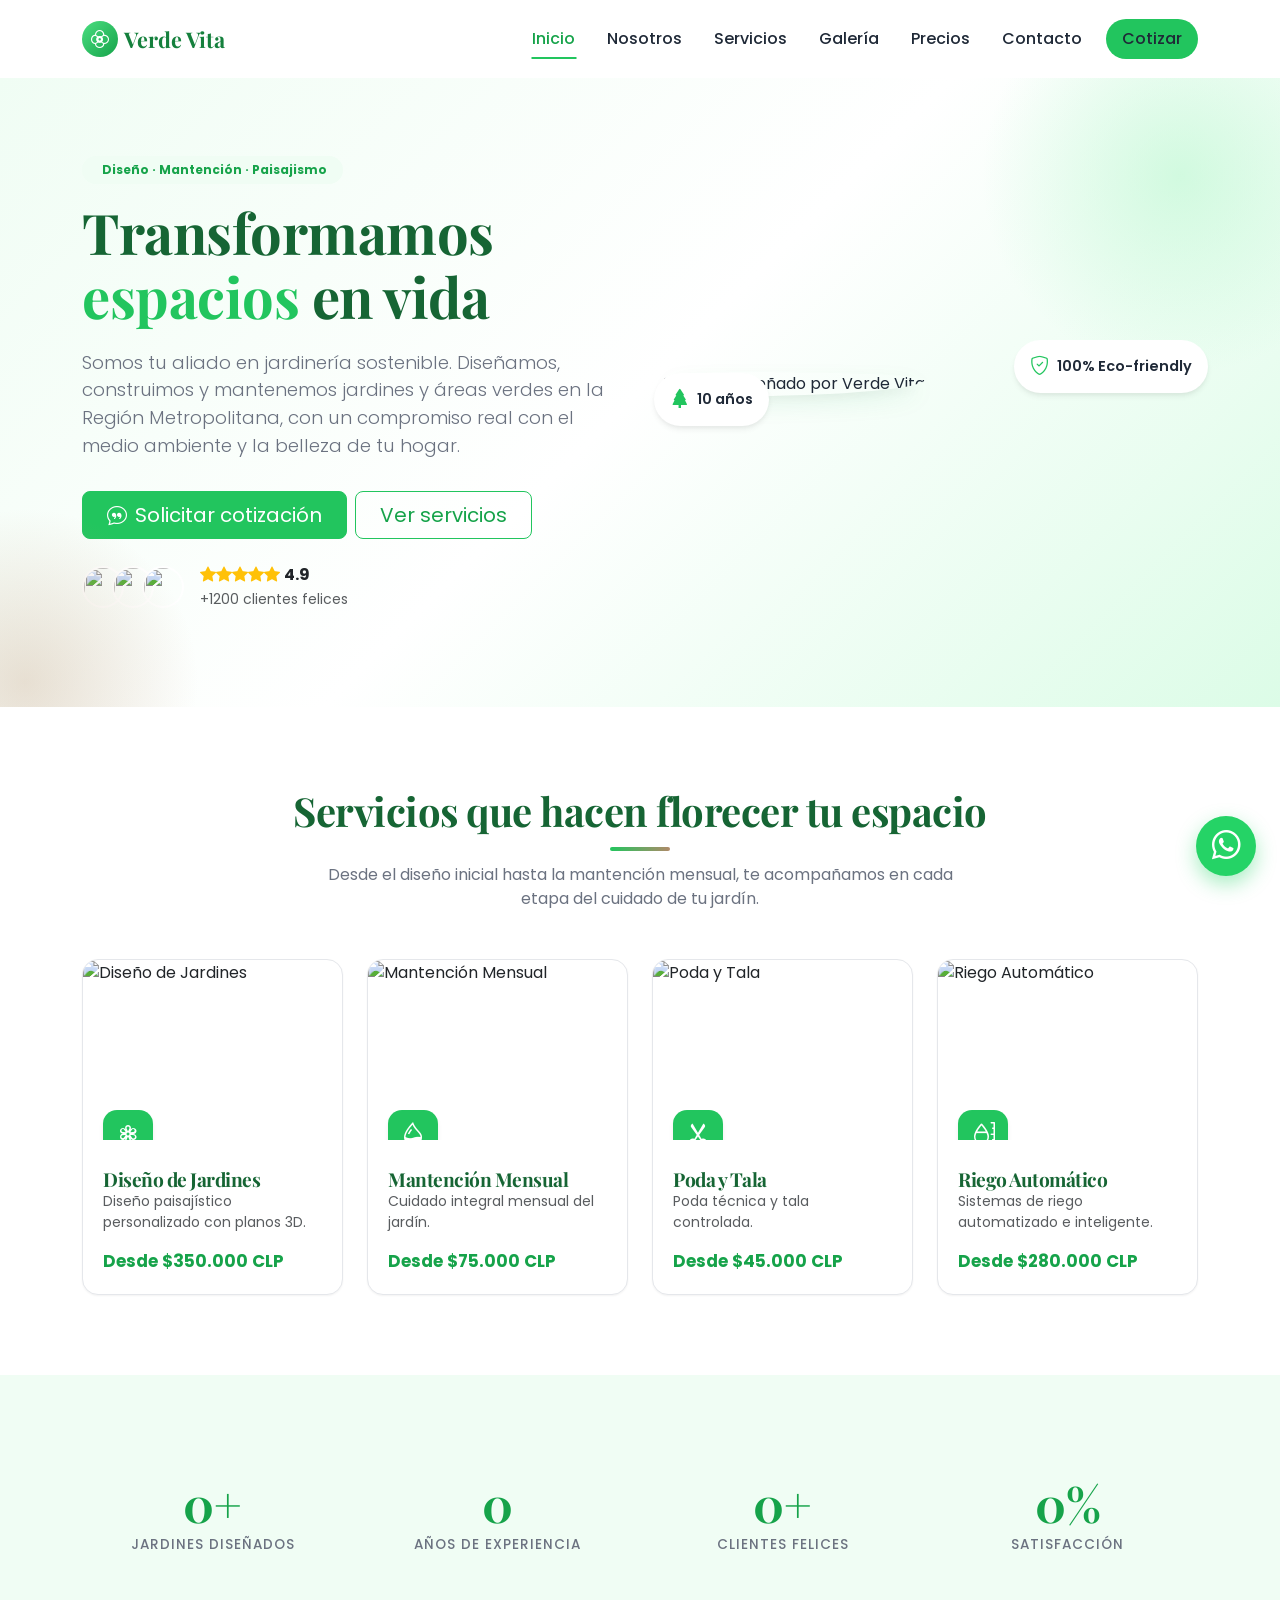
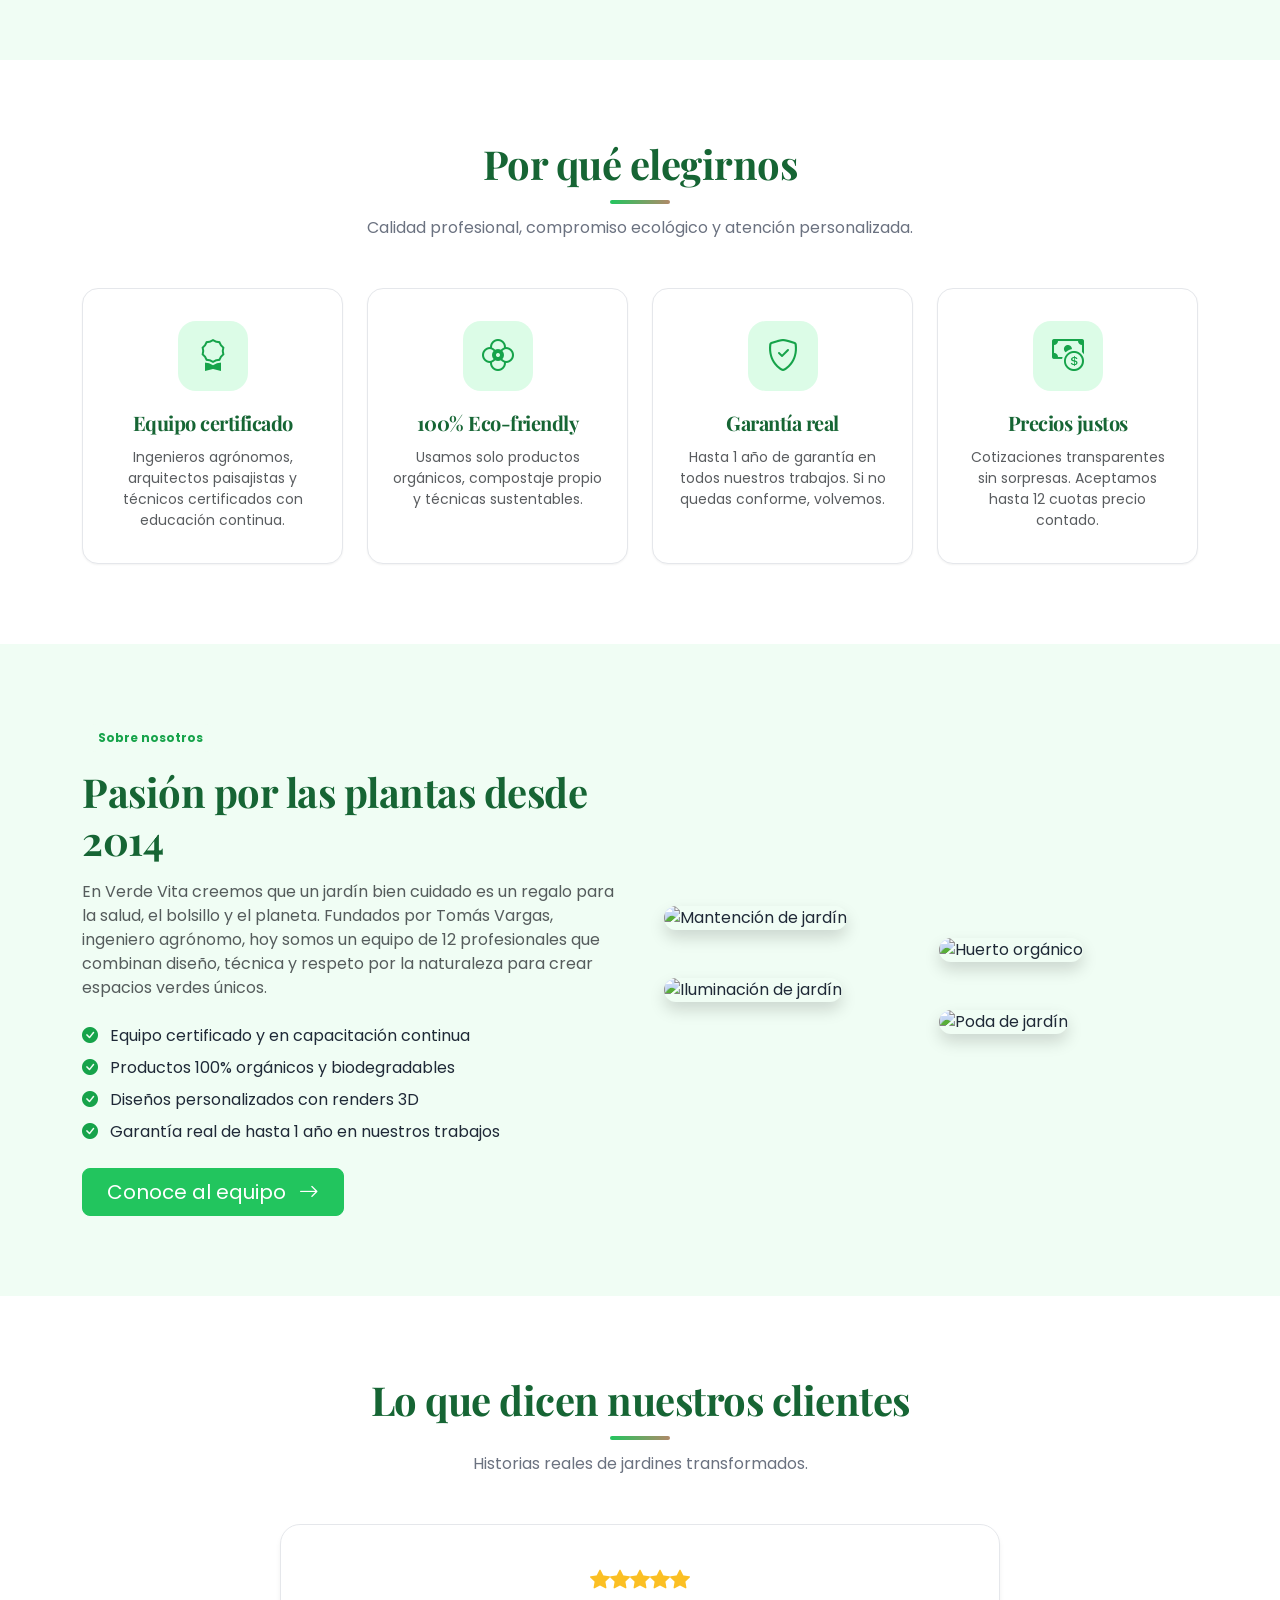
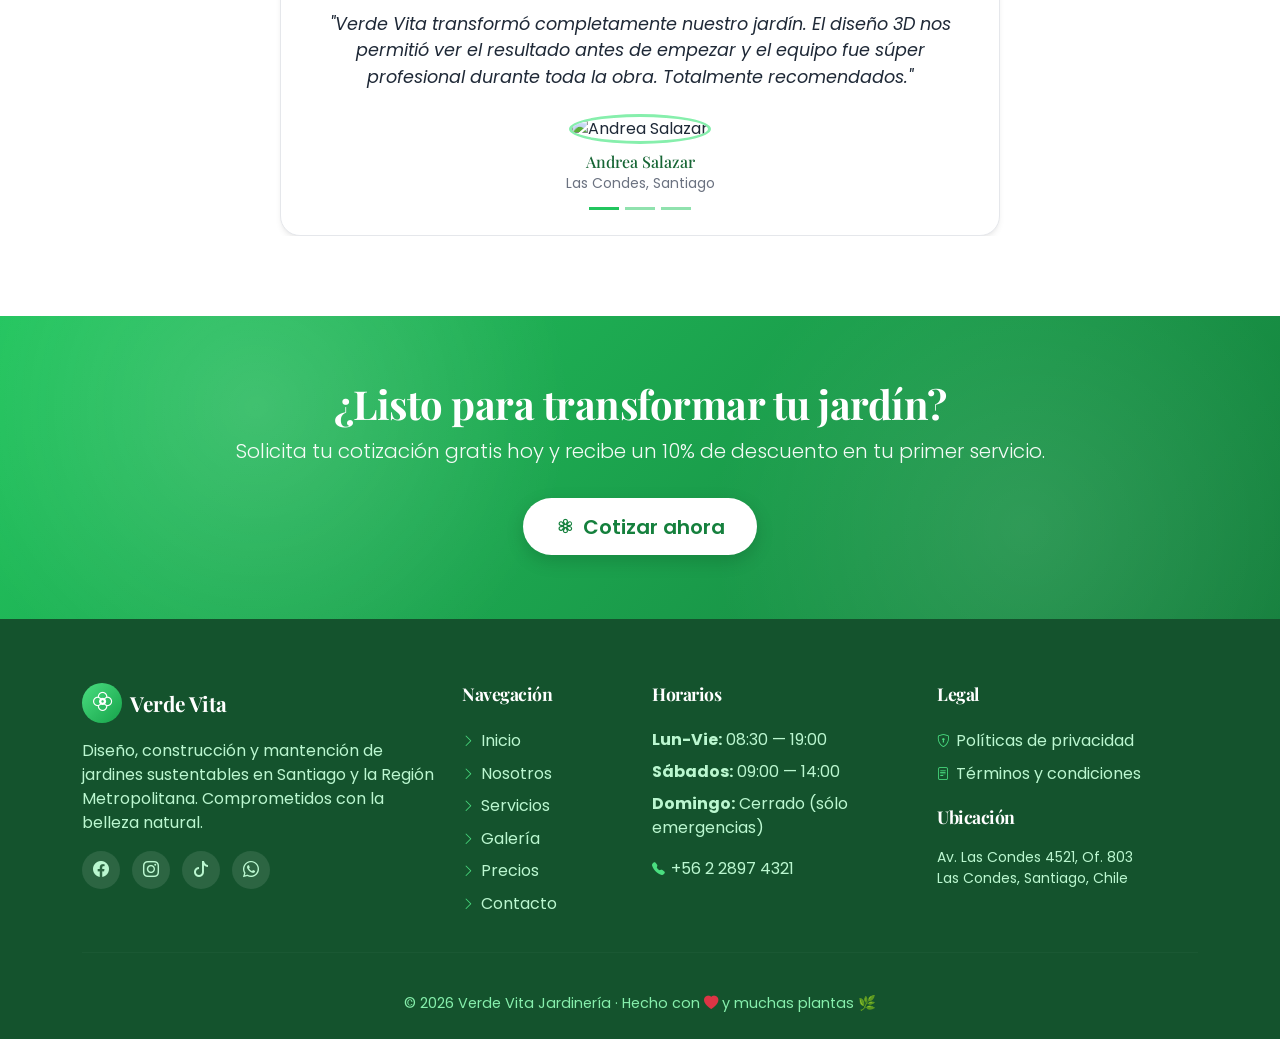
==== commit 468616e7: "fix responsive" ====
--- a/index.html
+++ b/index.html
@@ -11,7 +11,7 @@
   <link rel="preconnect" href="https://fonts.googleapis.com" />
   <link rel="preconnect" href="https://fonts.gstatic.com" crossorigin />
   <link href="https://fonts.googleapis.com/css2?family=Playfair+Display:wght@600;700;800&family=Poppins:wght@300;400;500;600;700&display=swap" rel="stylesheet" />
-  <link rel="stylesheet" href="assets/css/styles.css" />
+  <link rel="stylesheet" href="assets/css/styles.css?v=20261019-1" />
   <link rel="icon" href="data:image/svg+xml,%3Csvg xmlns='http://www.w3.org/2000/svg' viewBox='0 0 100 100'%3E%3Ctext y='.9em' font-size='90'%3E🌿%3C/text%3E%3C/svg%3E" />
 </head>
 <body>
@@ -43,7 +43,7 @@
   <!-- ===== HERO ===== -->
   <header class="hero">
     <div class="container">
-      <div class="row align-items-center g-5">
+      <div class="row align-items-center gy-5 gx-3 gx-lg-5">
         <div class="col-lg-6">
           <span class="badge bg-leaf-soft text-primary px-3 py-2 rounded-pill mb-3 reveal">
             <i class="bi bi-leaf-fill me-1"></i> Diseño · Mantención · Paisajismo
@@ -64,7 +64,7 @@
               Ver servicios
             </a>
           </div>
-          <div class="d-flex align-items-center gap-4 mt-4 reveal reveal-delay-3">
+          <div class="d-flex flex-wrap align-items-center gap-3 mt-4 reveal reveal-delay-3">
             <div class="d-flex">
               <img src="https://images.unsplash.com/photo-1573496359142-b8d87734a5a2?w=80&q=80" alt="" class="rounded-circle border border-2 border-white" style="width:42px;height:42px;margin-right:-12px;object-fit:cover;" />
               <img src="https://images.unsplash.com/photo-1500648767791-00dcc994a43e?w=80&q=80" alt="" class="rounded-circle border border-2 border-white" style="width:42px;height:42px;margin-right:-12px;object-fit:cover;" />
@@ -119,7 +119,7 @@
   <!-- ===== NOSOTROS PREVIEW ===== -->
   <section class="section bg-leaf-soft">
     <div class="container">
-      <div class="row align-items-center g-5">
+      <div class="row align-items-center gy-5 gx-3 gx-lg-5">
         <div class="col-lg-6 reveal reveal-left">
           <span class="badge bg-leaf-soft text-primary px-3 py-2 rounded-pill mb-3">Sobre nosotros</span>
           <h2 class="mb-3">Pasión por las plantas desde 2014</h2>
--- a/assets/css/styles.css
+++ b/assets/css/styles.css
@@ -41,7 +41,10 @@
   --bs-btn-active-bg: var(--leaf-700);
   --bs-btn-active-border-color: var(--leaf-700);
 }
-.btn-primary, .btn-outline-primary {
+.btn-primary {
+  --bs-btn-color: #fff;
+}
+.btn-outline-primary {
   --bs-btn-color: var(--leaf-600);
   --bs-btn-border-color: var(--leaf-500);
 }
@@ -1167,6 +1170,21 @@
 }
 
 /* ---------- Mobile tweaks ---------- */
+@media (max-width: 991.98px) {
+  .price-table .price-cell { white-space: normal; }
+  .pricing-card { padding: 2rem 1rem; }
+}
+
+@media (max-width: 1399.98px) {
+  /* Sideways reveals can exceed the container margins at these widths. */
+  .reveal-left, .reveal-right { transform: translateY(30px); }
+  .reveal-left.visible, .reveal-right.visible { transform: translateY(0); }
+}
+
+@media (max-width: 575.98px) {
+  .hero .badge { white-space: normal; line-height: 1.5; }
+}
+
 @media (max-width: 768px) {
   body { padding-top: 70px; }
   .section { padding: 3rem 0; }
